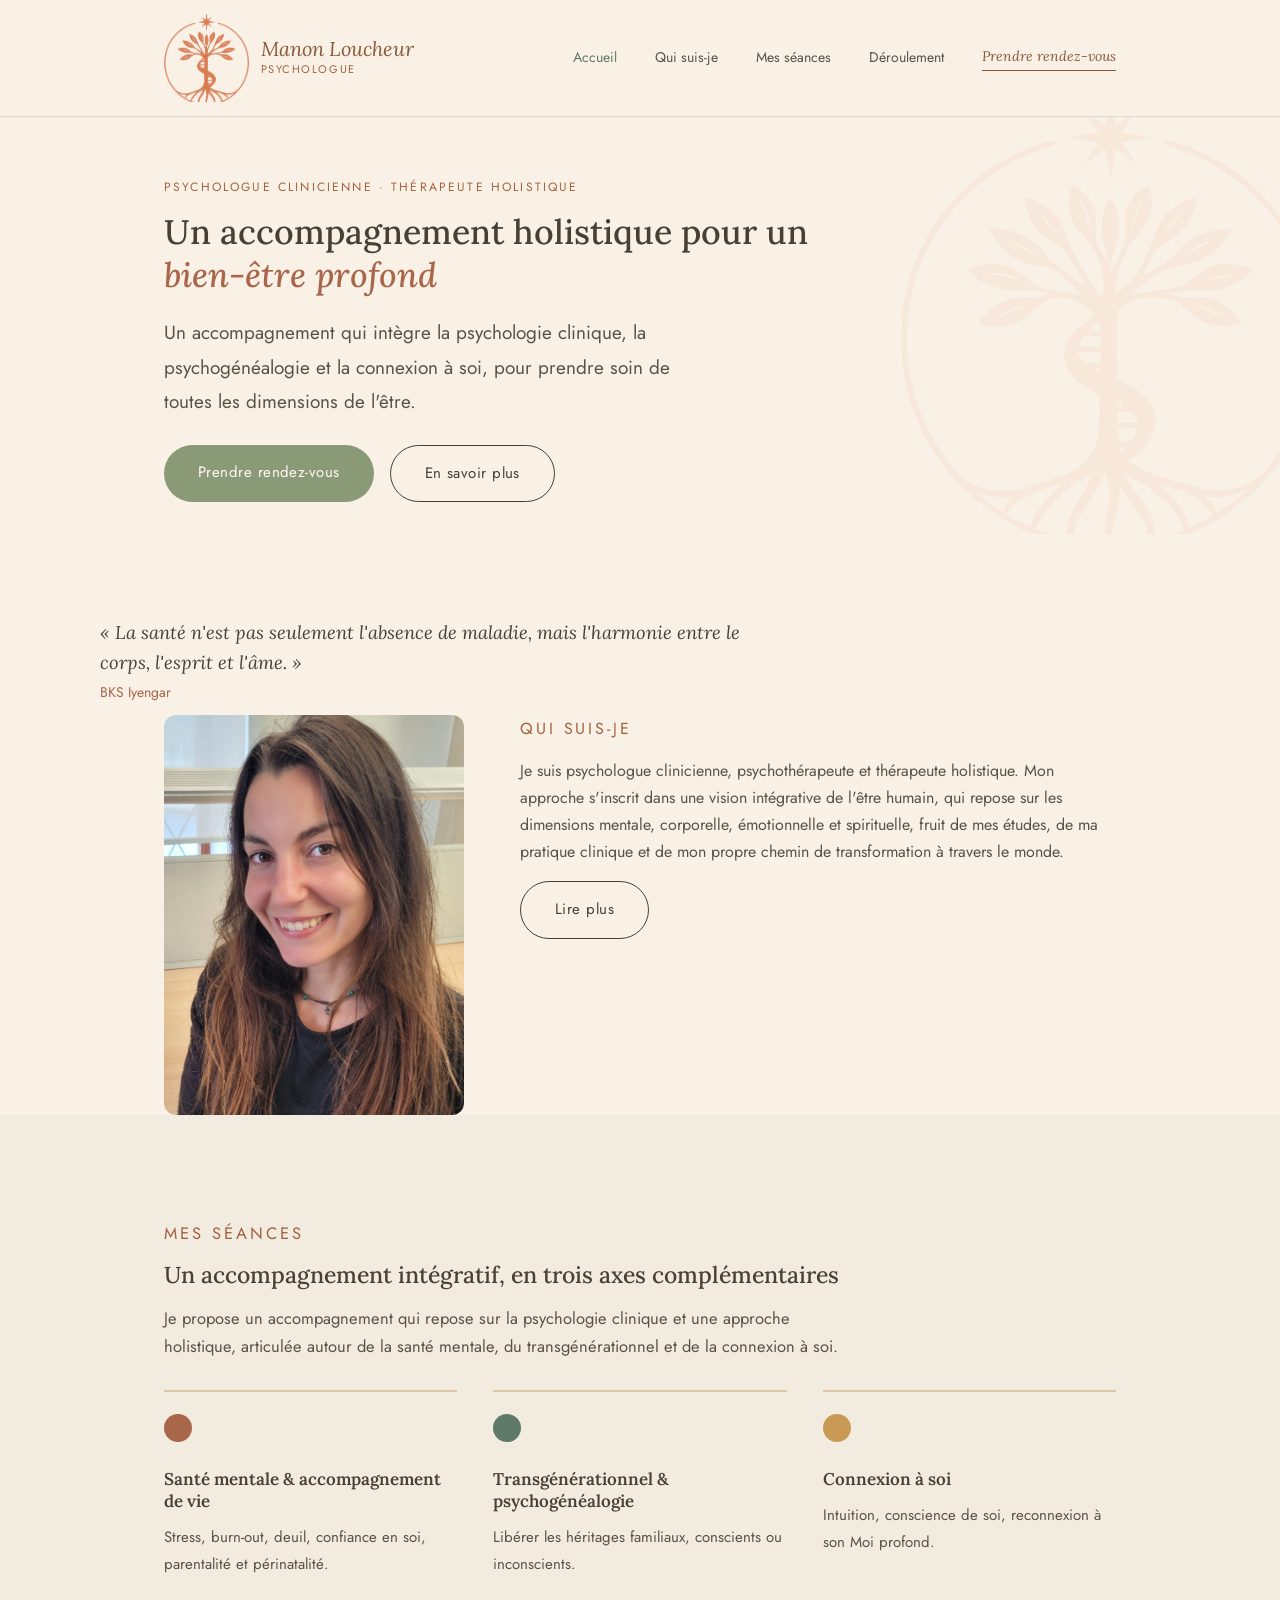
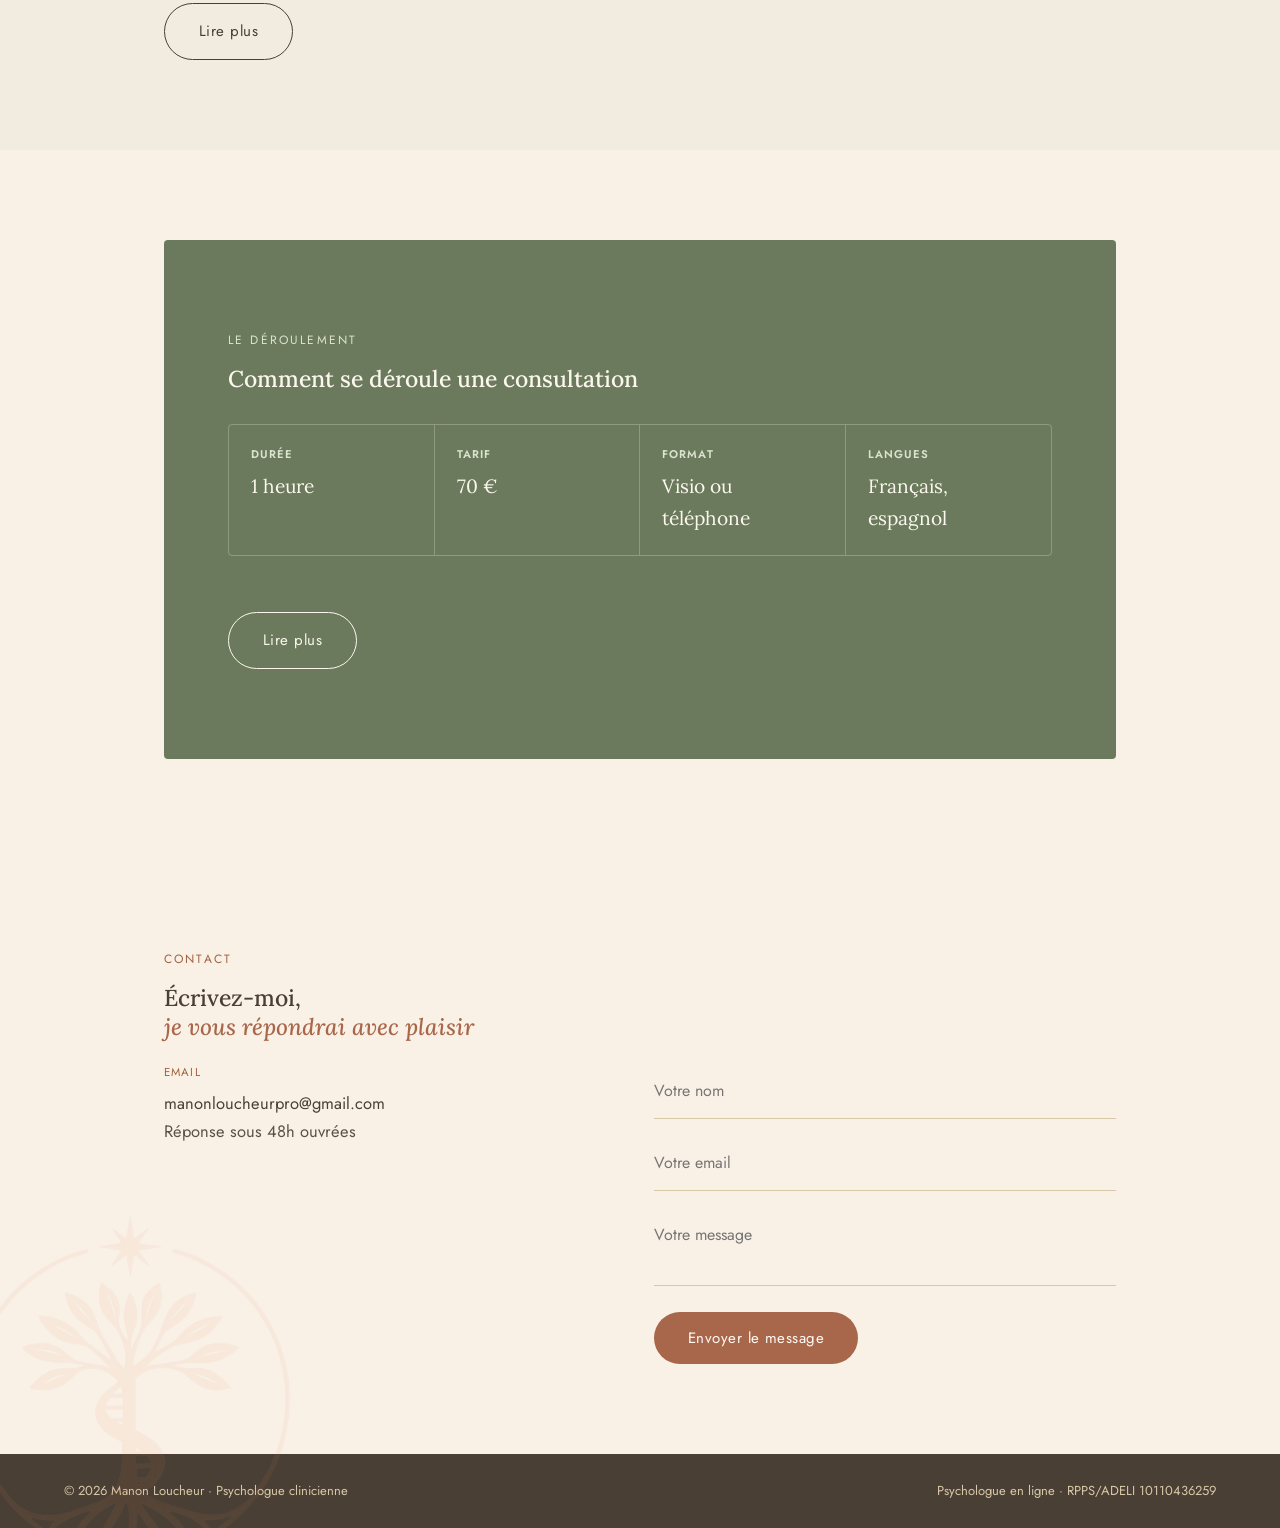
==== index.html @ 6a47a36c "Logo plus petit, filigrane sans texte, espacements index.html" ====
<!DOCTYPE html>
<html lang="fr">
<head>
<meta charset="UTF-8">
<meta name="viewport" content="width=device-width, initial-scale=1.0">
<title>Manon Loucheur — Psychologue clinicienne &amp; thérapeute holistique</title>
<meta name="description" content="Psychologue clinicienne et thérapeute holistique. Consultations en visio, en français et en espagnol.">
<link rel="stylesheet" href="styles.css">
</head>
<body>

<header class="site-header">
  <div class="nav-inner">
    <a href="index.html" class="brand-block">
      <img src="logo-icon.png" alt="Logo Manon Loucheur">
      <div>
        <div class="brand-name">Manon Loucheur</div>
        <div class="brand-title">Psychologue</div>
      </div>
    </a>
    <button class="menu-toggle" aria-expanded="false" aria-controls="nav-links">Menu</button>
    <nav class="links" id="nav-links">
      <a href="index.html" class="current">Accueil</a>
      <a href="qui-suis-je.html">Qui suis-je</a>
      <a href="mes-seances.html">Mes séances</a>
      <a href="deroulement.html">Déroulement</a>
      <a href="index.html#contact" class="nav-cta">Prendre rendez-vous</a>
    </nav>
  </div>
</header>

<main>
  <section class="hero">
    <img src="logo-icon.png" alt="" class="watermark">
    <div class="wrap">
      <p class="section-label">Psychologue clinicienne · Thérapeute holistique</p>
      <h1>Un accompagnement holistique pour un <em>bien-être profond</em></h1>
      <p class="lede">Un accompagnement qui intègre la psychologie clinique, la psychogénéalogie et la connexion à soi, pour prendre soin de toutes les dimensions de l'être.</p>
      <div class="btn-row">
        <a href="index.html#contact" class="btn btn-primary">Prendre rendez-vous</a>
        <a href="qui-suis-je.html" class="btn btn-secondary">En savoir plus</a>
      </div>
    </div>
  </section>

  <div class="quote-block wrap">
    <blockquote>« La santé n'est pas seulement l'absence de maladie, mais l'harmonie entre le corps, l'esprit et l'âme. »</blockquote>
    <cite>BKS Iyengar</cite>
  </div>
    <div class="wrap">
      <div class="bio-grid">
        <img src="photo-manon.jpg" alt="Manon Loucheur" class="bio-photo">
        <div class="prose">
          <p class="section-label">Qui suis-je</p>
          <p>Je suis psychologue clinicienne, psychothérapeute et thérapeute holistique. Mon approche s'inscrit dans une vision intégrative de l'être humain, qui repose sur les dimensions mentale, corporelle, émotionnelle et spirituelle, fruit de mes études, de ma pratique clinique et de mon propre chemin de transformation à travers le monde.</p>
          <a href="qui-suis-je.html" class="btn btn-secondary">Lire plus</a>
        </div>
      </div>
    </div>
  </section>

  <section class="alt">
    <div class="wrap">
      <div class="section-head">
        <p class="section-label">Mes séances</p>
        <h2>Un accompagnement intégratif, en trois axes complémentaires</h2>
        <p>Je propose un accompagnement qui repose sur la psychologie clinique et une approche holistique, articulée autour de la santé mentale, du transgénérationnel et de la connexion à soi.</p>
      </div>
      <div class="card-grid">
        <div class="card">
          <div class="dot c1"></div>
          <h3>Santé mentale &amp; accompagnement de vie</h3>
          <p>Stress, burn-out, deuil, confiance en soi, parentalité et périnatalité.</p>
        </div>
        <div class="card">
          <div class="dot c2"></div>
          <h3>Transgénérationnel &amp; psychogénéalogie</h3>
          <p>Libérer les héritages familiaux, conscients ou inconscients.</p>
        </div>
        <div class="card">
          <div class="dot c3"></div>
          <h3>Connexion à soi</h3>
          <p>Intuition, conscience de soi, reconnexion à son Moi profond.</p>
        </div>
      </div>
      <div class="btn-row">
        <a href="mes-seances.html" class="btn btn-secondary">Lire plus</a>
      </div>
    </div>
  </section>

  <section>
    <div class="wrap">
      <div class="derou-block">
        <p class="section-label">Le déroulement</p>
        <h2>Comment se déroule une consultation</h2>
        <div class="fact-strip" style="background:transparent; border-color:rgba(251,247,238,0.25); margin-top:30px;">
          <div class="fact" style="border-color:rgba(251,247,238,0.25);"><div class="label" style="color:var(--sage-pale);">Durée</div><div class="value" style="color:var(--cream-strong);">1 heure</div></div>
          <div class="fact" style="border-color:rgba(251,247,238,0.25);"><div class="label" style="color:var(--sage-pale);">Tarif</div><div class="value" style="color:var(--cream-strong);">70 €</div></div>
          <div class="fact" style="border-color:rgba(251,247,238,0.25);"><div class="label" style="color:var(--sage-pale);">Format</div><div class="value" style="color:var(--cream-strong);">Visio ou téléphone</div></div>
          <div class="fact" style="border-color:rgba(251,247,238,0.25);"><div class="label" style="color:var(--sage-pale);">Langues</div><div class="value" style="color:var(--cream-strong);">Français, espagnol</div></div>
        </div>
        <a href="deroulement.html" class="btn btn-secondary" style="border-color:var(--cream-strong); color:var(--cream-strong); margin-top:26px;">Lire plus</a>
      </div>
    </div>
  </section>
</main>

<footer class="site-footer" id="contact">
  <img src="logo-icon.png" alt="" class="watermark">
  <div class="wrap">
    <p class="section-label">Contact</p>
    <h2>Écrivez-moi,<br><em>je vous répondrai avec plaisir</em></h2>
    <div class="contact-grid">
      <div class="contact-info">
        <div class="label">Email</div>
        <p><a href="mailto:manonloucheurpro@gmail.com">manonloucheurpro@gmail.com</a><br>Réponse sous 48h ouvrées</p>
      </div>
      <div>
        <div id="form-success" class="form-success" style="display:none;">Merci, votre message a bien été envoyé — je vous réponds sous 48h ouvrées.</div>
        <form class="contact-form" name="contact" method="POST" data-netlify="true" netlify-honeypot="bot-field" id="contact-form">
          <input type="hidden" name="form-name" value="contact" />
          <p class="hidden"><label>Ne pas remplir : <input name="bot-field" /></label></p>
          <input type="text" id="name" name="name" placeholder="Votre nom" required>
          <input type="email" id="email" name="email" placeholder="Votre email" required>
          <textarea id="message" name="message" placeholder="Votre message" required></textarea>
          <button type="submit" class="btn">Envoyer le message</button>
        </form>
      </div>
    </div>
  </div>
  <div class="copyright-bar"><span>© 2026 Manon Loucheur · Psychologue clinicienne</span><span>Psychologue en ligne · RPPS/ADELI 10110436259</span></div>
</footer>

<script>
document.querySelector('.menu-toggle').addEventListener('click', function () {
  var nav = document.getElementById('nav-links');
  var open = nav.classList.toggle('open');
  this.setAttribute('aria-expanded', open);
});
var form = document.getElementById('contact-form');
if (form) {
  form.addEventListener('submit', function (e) {
    e.preventDefault();
    fetch('/', { method: 'POST', body: new URLSearchParams(new FormData(form)).toString(), headers: { 'Content-Type': 'application/x-www-form-urlencoded' } })
      .then(function () { document.getElementById('form-success').style.display = 'block'; form.reset(); })
      .catch(function () { alert("Une erreur est survenue. Vous pouvez aussi écrire directement à manonloucheurpro@gmail.com"); });
  });
}
</script>
</body>
</html>
---- styles.css ----
@import url('https://fonts.googleapis.com/css2?family=Lora:ital,wght@0,400;0,500;0,600;1,400;1,500&family=Jost:wght@300;400;500;600&display=swap');

:root {
  --bg: #FAF1E6;
  --bg-alt: #F2ECE0;
  --derou-bg: #6B7A5C;
  --panel: #FFFAF5;
  --ink: #4A3F34;
  --ink-strong: #2A1215;
  --ink-soft: #5C5148;
  --rose: #A8664A;
  --rose-deep: #8A5A3A;
  --label: #A3623F;
  --sage: #5F7A68;
  --sage-light: #8A9A76;
  --sage-pale: #DBE3CF;
  --cream-strong: #FBF7EE;
  --border-tan: #D8C8A8;
  --line: rgba(74, 63, 52, 0.14);
}

* { box-sizing: border-box; }
html { scroll-behavior: smooth; }

body {
  margin: 0;
  background: var(--bg);
  color: var(--ink-soft);
  font-family: 'Jost', sans-serif;
  font-size: 16.5px;
  line-height: 1.7;
  -webkit-font-smoothing: antialiased;
}

h1, h2, h3 { font-family: 'Lora', serif; font-weight: 500; color: var(--ink); margin: 0; line-height: 1.25; }
h1 { font-size: clamp(24px, 3.4vw, 34px); line-height: 1.25; font-weight: 500; }
h2 { font-size: clamp(19px, 2.4vw, 23px); font-weight: 500; }
h3 { font-size: 17px; font-weight: 600; }

p { margin: 0 0 1em; color: var(--ink-soft); }
a { color: inherit; text-decoration: none; }
a:hover { color: var(--sage); }

.wrap { max-width: 1080px; margin: 0 auto; padding: 0 clamp(20px,6vw,64px); }

.section-label {
  font-family: 'Jost', sans-serif;
  font-size: 12px;
  letter-spacing: .18em;
  text-transform: uppercase;
  color: var(--label);
  margin: 0 0 14px 0;
}

.breath-line { display:none; }

header.site-header { background: var(--bg); border-bottom: 1px solid var(--line); }
.nav-inner {
  max-width: 1080px; margin: 0 auto; padding: 22px clamp(20px,6vw,64px);
  display: flex; align-items: center; justify-content: space-between; flex-wrap: wrap; row-gap: 14px;
}
.brand-block { display: flex; align-items: center; gap: 12px; text-decoration:none; }
.brand-block img { height: 88px; width: auto; display: block; }
.brand-name { font-family: 'Lora', serif; font-style: italic; font-size: 26px; color: var(--rose-deep); line-height: 1.15; }
.brand-title { font-family: 'Jost', sans-serif; font-size: 13px; letter-spacing: .14em; text-transform: uppercase; color: var(--label); }
.nav-inner { padding-top: 14px; padding-bottom: 14px; }
.brand-name { font-family: 'Lora', serif; font-style: italic; font-size: 20px; color: var(--rose-deep); line-height: 1.15; }
.brand-title { font-family: 'Jost', sans-serif; font-size: 11px; letter-spacing: .14em; text-transform: uppercase; color: var(--label); }

nav.links { display: flex; gap: clamp(16px,3vw,38px); align-items: center; flex-wrap: wrap; font-size: 14px; color: var(--ink-soft); }
nav.links a.current { color: var(--sage); }
.nav-cta { font-family: 'Lora', serif; font-style: italic; color: var(--rose-deep) !important; border-bottom: 1.5px solid var(--rose-deep); padding-bottom: 2px; }

.menu-toggle { display: none; background: none; border: 1px solid var(--line); border-radius: 4px; padding: 8px 10px; font-family: 'Jost', sans-serif; font-size: 0.85rem; color: var(--ink); }

.btn { display: inline-block; padding: 15px 34px; border-radius: 30px; font-family: 'Jost', sans-serif; font-size: 15px; letter-spacing: .03em; cursor: pointer; border: none; }
.btn-primary { background: var(--sage-light); color: var(--panel); }
.btn-primary:hover { background: var(--sage); color: var(--panel); }
.btn-secondary { background: transparent; color: var(--ink); border: 1.5px solid var(--ink); }
.btn-secondary:hover { background: rgba(74,63,52,0.06); color: var(--ink); }
.btn-row { display: flex; gap: 16px; flex-wrap: wrap; margin-top: 26px; }
.text-link { font-size: 14px; color: var(--ink); border-bottom: 1px solid var(--line); padding-bottom: 1px; }

.hero { padding: 60px 0 76px; position: relative; overflow: hidden; }
.watermark { position: absolute; opacity: 0.08; pointer-events: none; z-index: 0; }
.hero .watermark { top: -20px; right: -40px; width: min(420px, 55vw); }
.hero .wrap, footer.site-footer .wrap { position: relative; z-index: 1; }
footer.site-footer .watermark { bottom: -20px; left: -30px; width: min(320px, 45vw); }
.hero h1 { max-width: 780px; margin-top: 10px; }
.hero h1 em { font-style: italic; color: var(--rose); }
.hero .lede { max-width: 46ch; font-size: 19px; line-height: 1.8; color: var(--ink-soft); margin-top: 20px; }

.hero-quote { font-family: 'Lora', serif; font-style: italic; font-size: 20px; line-height: 1.6; color: #8A6A4F; max-width: 620px; margin: 10px 0 34px 0; text-align: left; }
.hero-quote cite { font-size: 14px; color: var(--rose); font-style: normal; }

.quote-block { padding: 40px 0 10px; text-align: left; }
.quote-block blockquote { font-family: 'Lora', serif; font-style: italic; font-weight: 400; font-size: 1.15rem; color: var(--ink); margin: 0; max-width: 640px; line-height: 1.6; }
.quote-block cite { font-style: normal; color: var(--rose); font-size: 14px; }

section { padding: 90px 0; }
section.alt { background: var(--bg-alt); }
.section-head { max-width: 680px; margin-bottom: 30px; }
.section-head p { margin-top: 14px; font-size: 16.5px; }

.bio-grid { display: grid; grid-template-columns: 300px 1fr; gap: 56px; align-items: start; }
.bio-photo { width: 100%; aspect-ratio: 3/4; object-fit: cover; border-radius: 12px; }
@media (max-width: 640px) { .bio-grid { grid-template-columns: 1fr; } .bio-photo { max-width: 280px; margin: 0 auto; } }

.card-grid { display: flex; flex-wrap: wrap; gap: 36px; margin-bottom: 10px; }
.card { flex: 1 1 260px; border-top: 2px solid var(--border-tan); padding-top: 22px; }
.card .dot { width: 28px; height: 28px; border-radius: 50%; margin-bottom: 26px; }
.card .dot.c1 { background: var(--rose); }
.card .dot.c2 { background: var(--sage); }
.card .dot.c3 { background: #C99A55; }
.card h3 { margin-bottom: 12px; line-height: 1.3; }
.card p { font-size: 15px; line-height: 1.75; margin: 0; }

ul.plain { list-style: none; margin: 0; padding: 0; }
ul.plain li { position: relative; padding-left: 22px; margin-bottom: 12px; color: var(--ink-soft); }
ul.plain li::before { content: ""; position: absolute; left: 0; top: 0.6em; width: 6px; height: 6px; border-radius: 50%; background: var(--rose); }

.two-col { display: grid; grid-template-columns: 1fr 1fr; gap: 40px 48px; }
.two-col h3 { color: var(--ink); margin-bottom: 14px; border-bottom: 1px solid var(--line); padding-bottom: 10px; }

.fact-strip { display: flex; flex-wrap: wrap; border: 1px solid var(--line); border-radius: 4px; overflow: hidden; background: var(--panel); margin: 30px 0; }
.fact { flex: 1 1 160px; padding: 20px 22px; border-right: 1px solid var(--line); }
.fact:last-child { border-right: none; }
.fact .label { text-transform: uppercase; font-size: 0.7rem; letter-spacing: 0.1em; color: var(--label); font-weight: 600; }
.fact .value { font-family: 'Lora', serif; font-size: 1.2rem; color: var(--ink); margin-top: 6px; }

.prose { max-width: 680px; }
.prose h3 { margin-top: 36px; margin-bottom: 12px; color: var(--ink); }
.prose p { font-size: 16px; }
.signature { font-family: 'Lora', serif; font-style: italic; font-size: 1.1rem; color: var(--rose-deep); margin-top: 30px; }

.cta-banner h2 { color: var(--ink); }
.cta-banner p { margin-top: 10px; }

.derou-block { background: var(--derou-bg); padding: 90px clamp(20px,6vw,64px); border-radius: 4px; }
.derou-block .section-label { color: var(--sage-pale); }
.derou-block h2 { color: var(--cream-strong); }

footer.site-footer { background: var(--bg); color: var(--ink-soft); padding: 100px 0 0; position: relative; overflow: hidden; }
footer.site-footer h2 { color: var(--ink); }
footer.site-footer h2 em { font-style: italic; color: var(--rose); }
.contact-grid { display: grid; grid-template-columns: 1fr 1.1fr; gap: 70px; margin-top: 22px; position: relative; z-index: 1; }
.contact-info a { color: var(--ink); }
.contact-info .label { text-transform: uppercase; font-size: 0.72rem; letter-spacing: 0.1em; color: var(--label); margin-bottom: 6px; }
.contact-info p { color: var(--ink-soft); }

form.contact-form { display: flex; flex-direction: column; gap: 16px; }
form.contact-form label { display:none; }
form.contact-form input, form.contact-form textarea {
  width: 100%; background: transparent; border: none; border-bottom: 1.5px solid var(--border-tan);
  padding: 16px 0; font-family: 'Jost', sans-serif; font-size: 16px; color: var(--ink);
}
form.contact-form textarea { min-height: 70px; resize: none; }
form.contact-form button { align-self: flex-start; margin-top: 10px; background: var(--rose); color: var(--panel); }
.hidden { position: absolute; left: -9999px; }
.form-success { background: rgba(168,102,74,0.12); border: 1px solid var(--rose); border-radius: 4px; padding: 16px 18px; color: var(--ink); font-size: 0.92rem; margin-bottom: 18px; }

.copyright-bar { margin-top: 90px; padding: 26px clamp(20px,6vw,64px); background: var(--ink); color: var(--border-tan); font-size: 13px; display: flex; flex-wrap: wrap; gap: 8px; justify-content: space-between; }

@media (max-width: 760px) {
  .two-col { grid-template-columns: 1fr; }
  .contact-grid { grid-template-columns: 1fr; }
  nav.links { display: none; }
  nav.links.open { display: flex; flex-direction: column; width: 100%; padding: 18px 0 4px; }
  .menu-toggle { display: inline-block; }
  .fact-strip { flex-direction: column; }
  .fact { border-right: none; border-bottom: 1px solid var(--line); }
}
@media (prefers-reduced-motion: reduce) { html { scroll-behavior: auto; } }
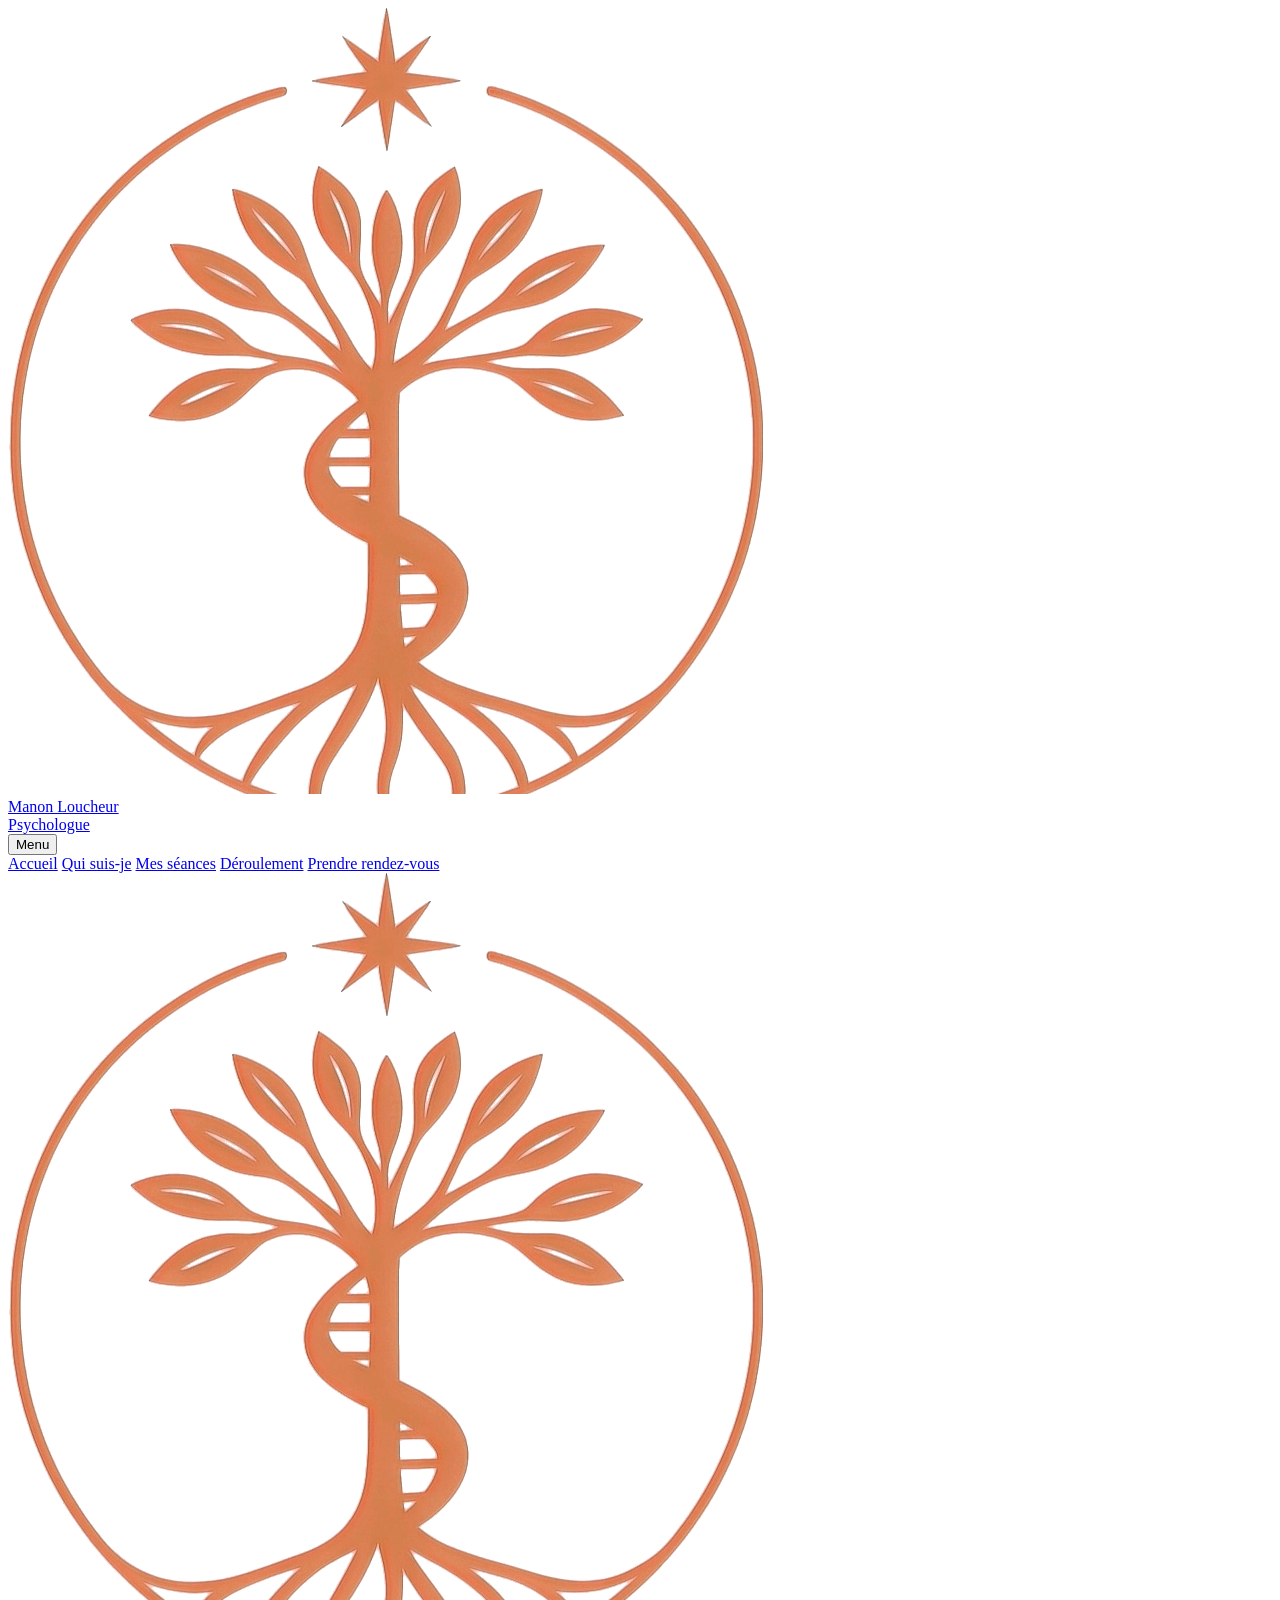
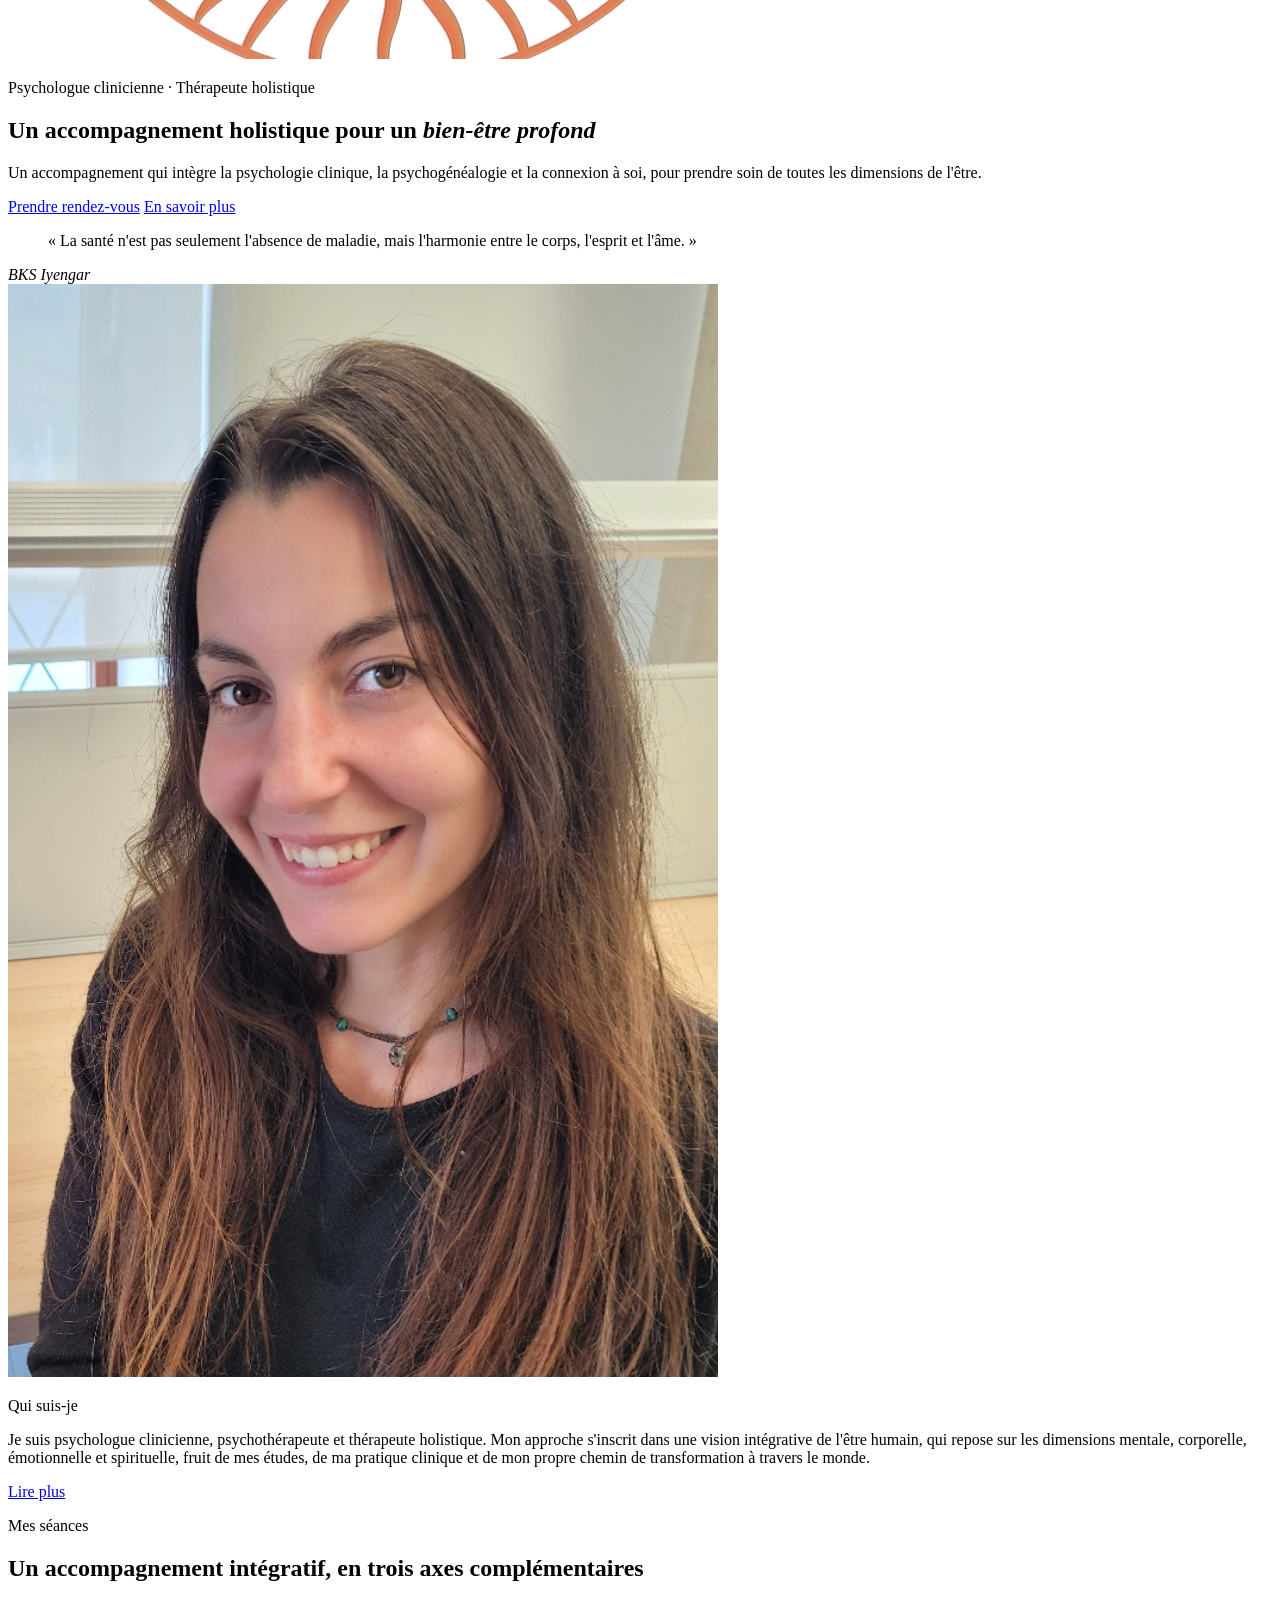
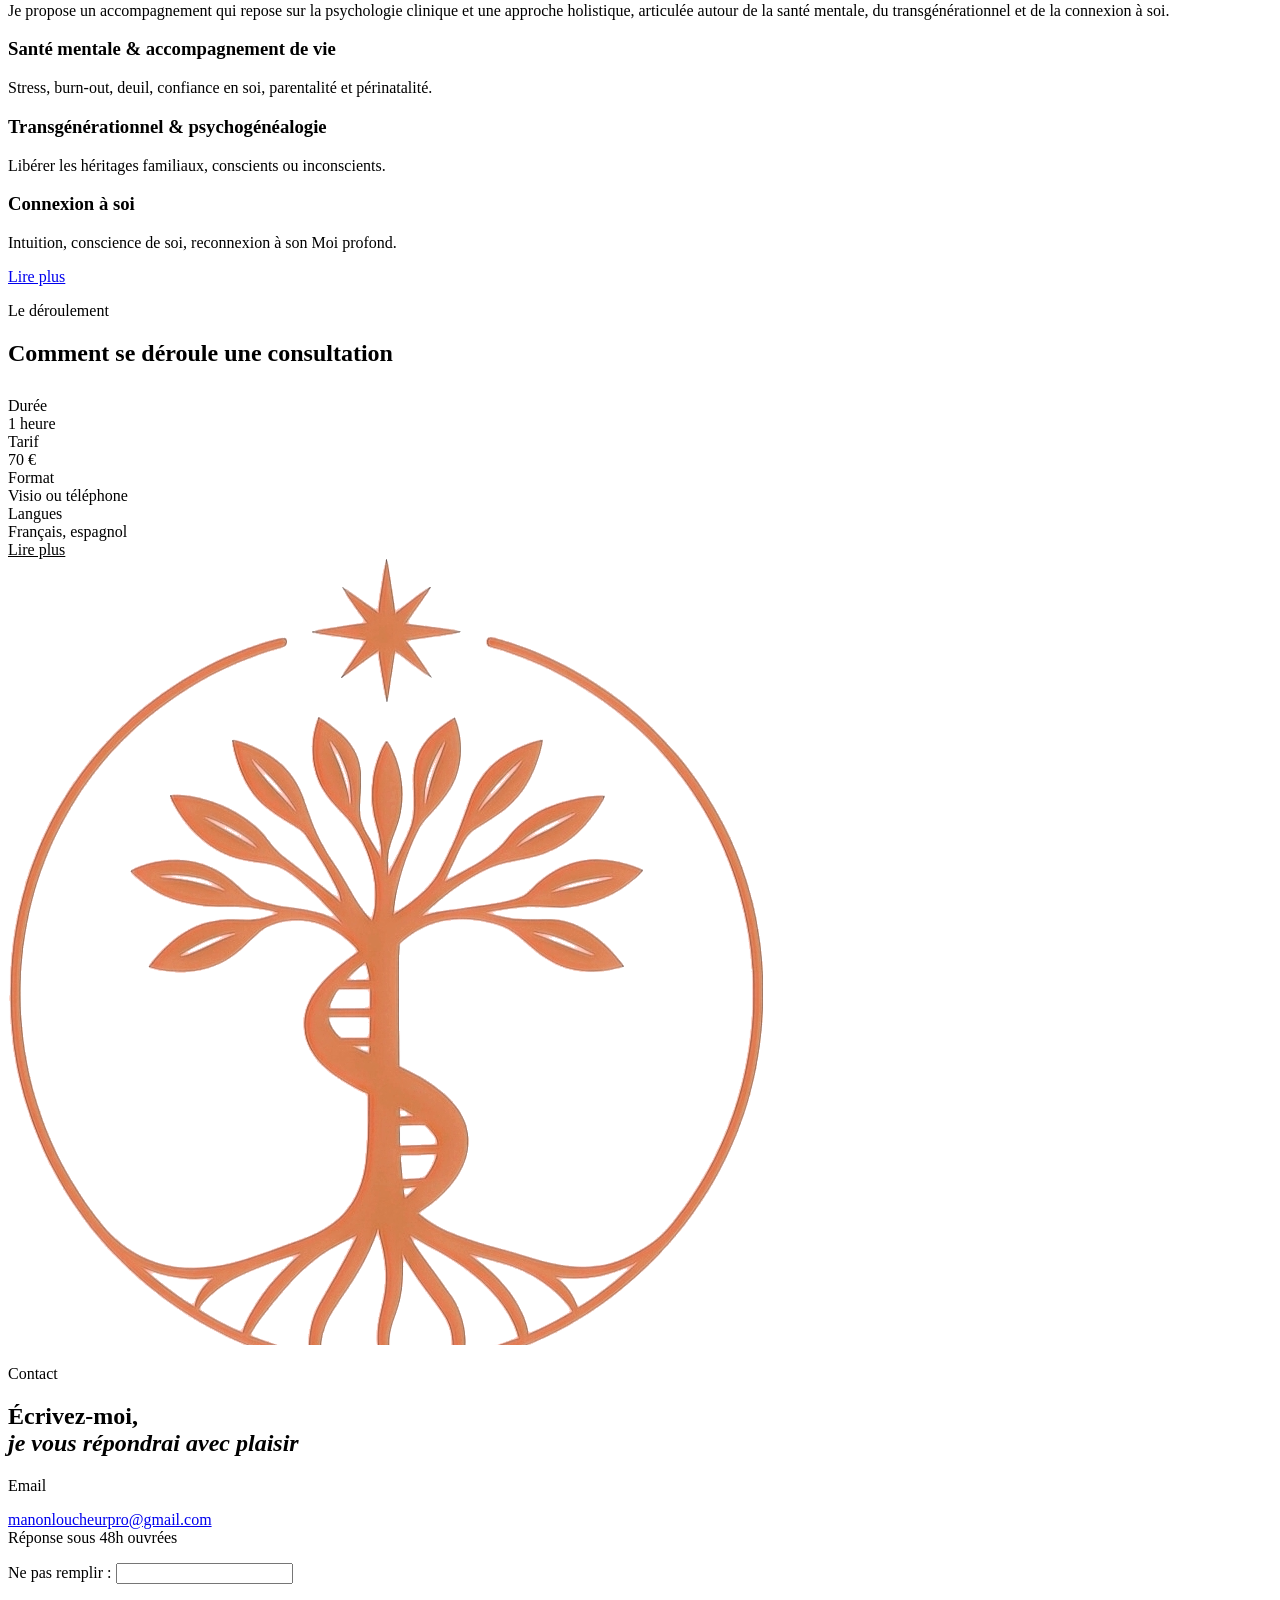
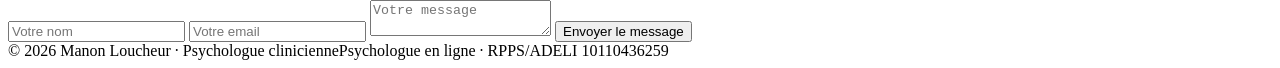
==== commit 4e58a1b9: "Nouveau fichier CSS pour forcer rechargement index.html" ====
--- a/index.html
+++ b/index.html
@@ -5,7 +5,7 @@
 <meta name="viewport" content="width=device-width, initial-scale=1.0">
 <title>Manon Loucheur — Psychologue clinicienne &amp; thérapeute holistique</title>
 <meta name="description" content="Psychologue clinicienne et thérapeute holistique. Consultations en visio, en français et en espagnol.">
-<link rel="stylesheet" href="styles.css">
+<link rel="stylesheet" href="styles-v2.css">
 </head>
 <body>
 
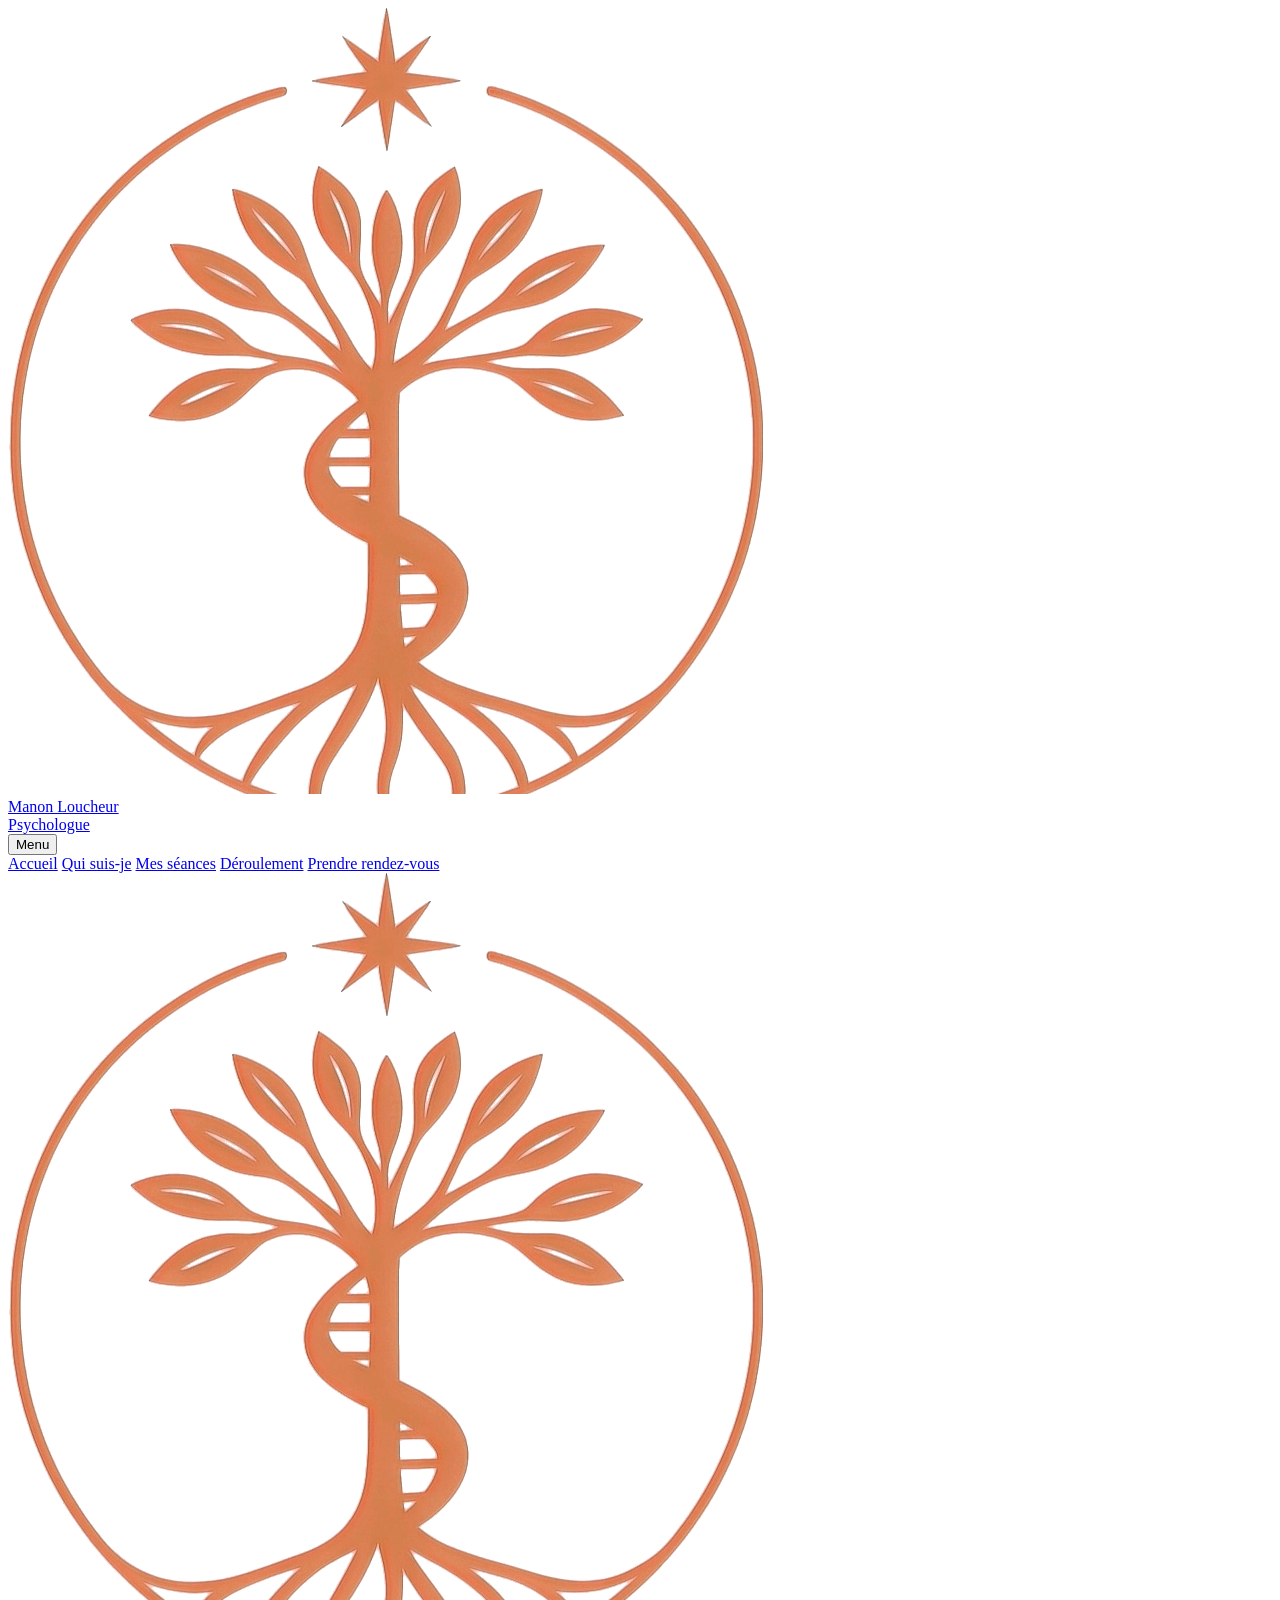
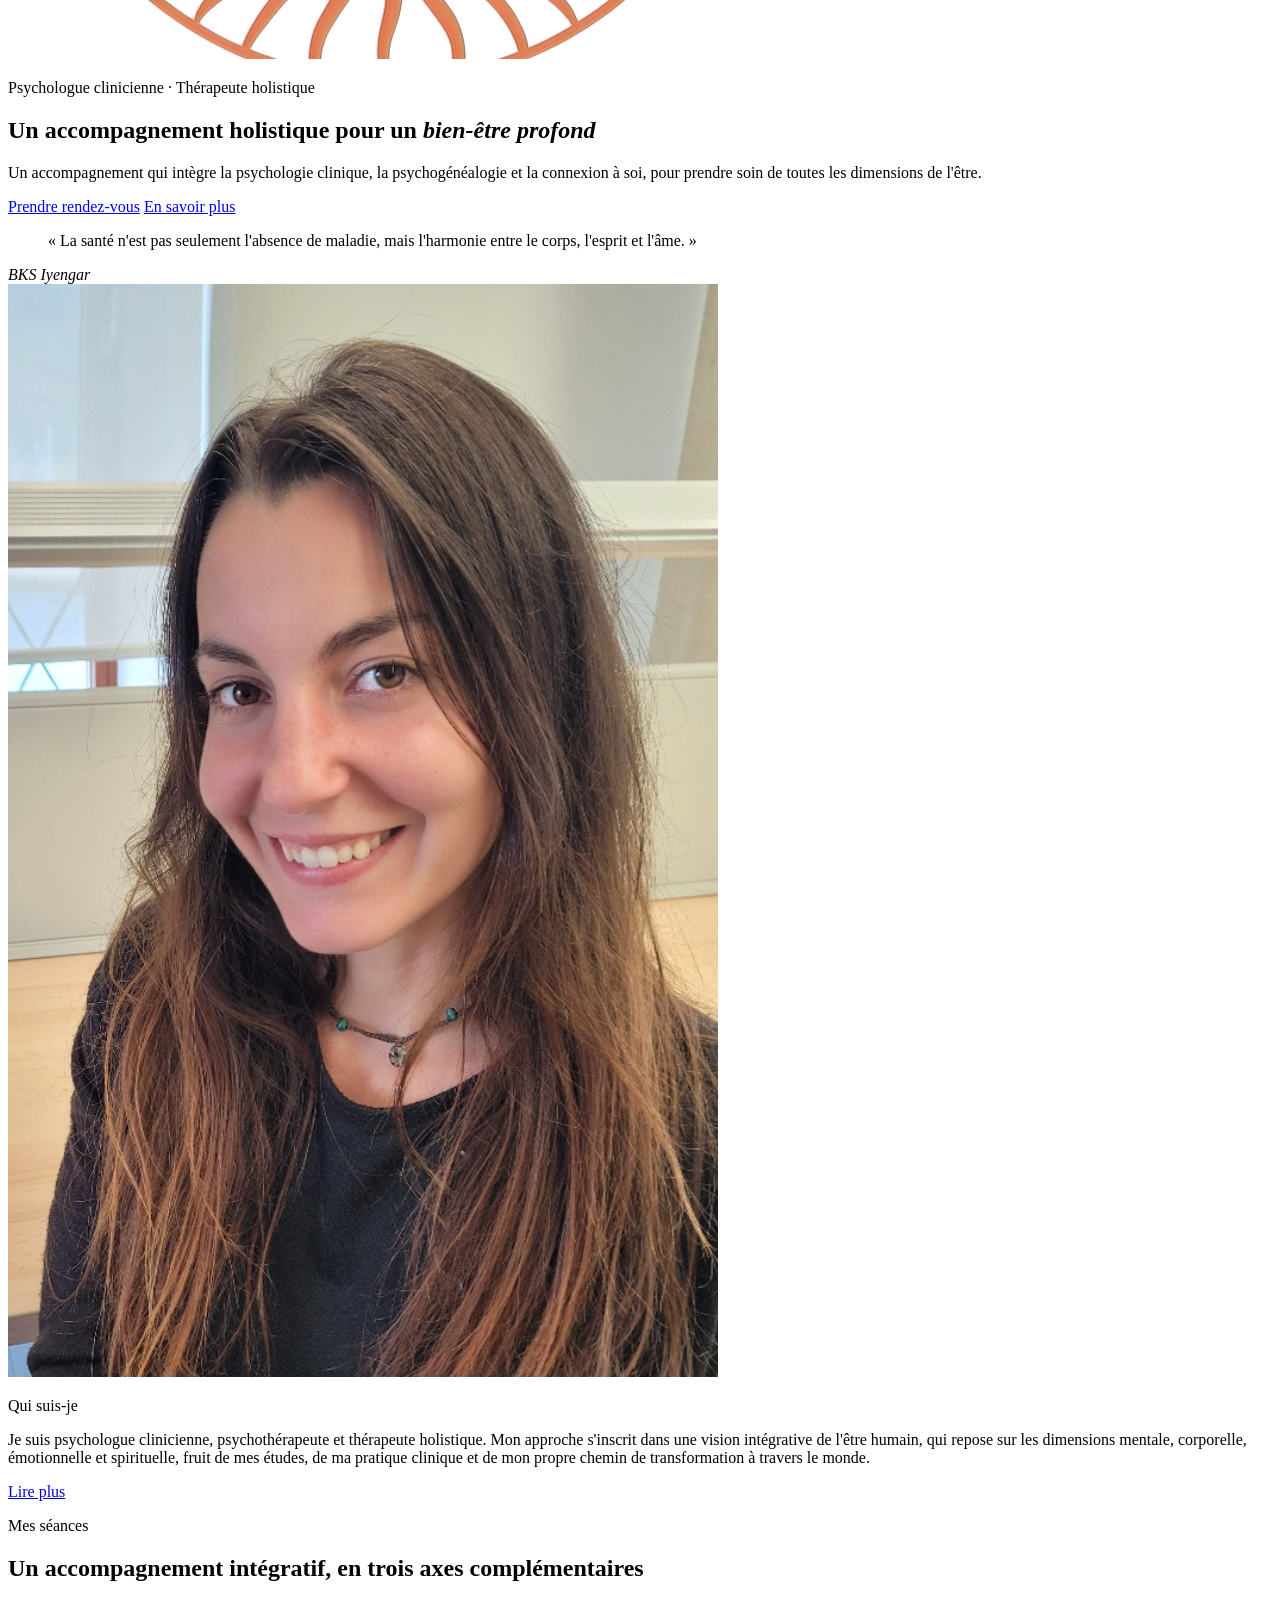
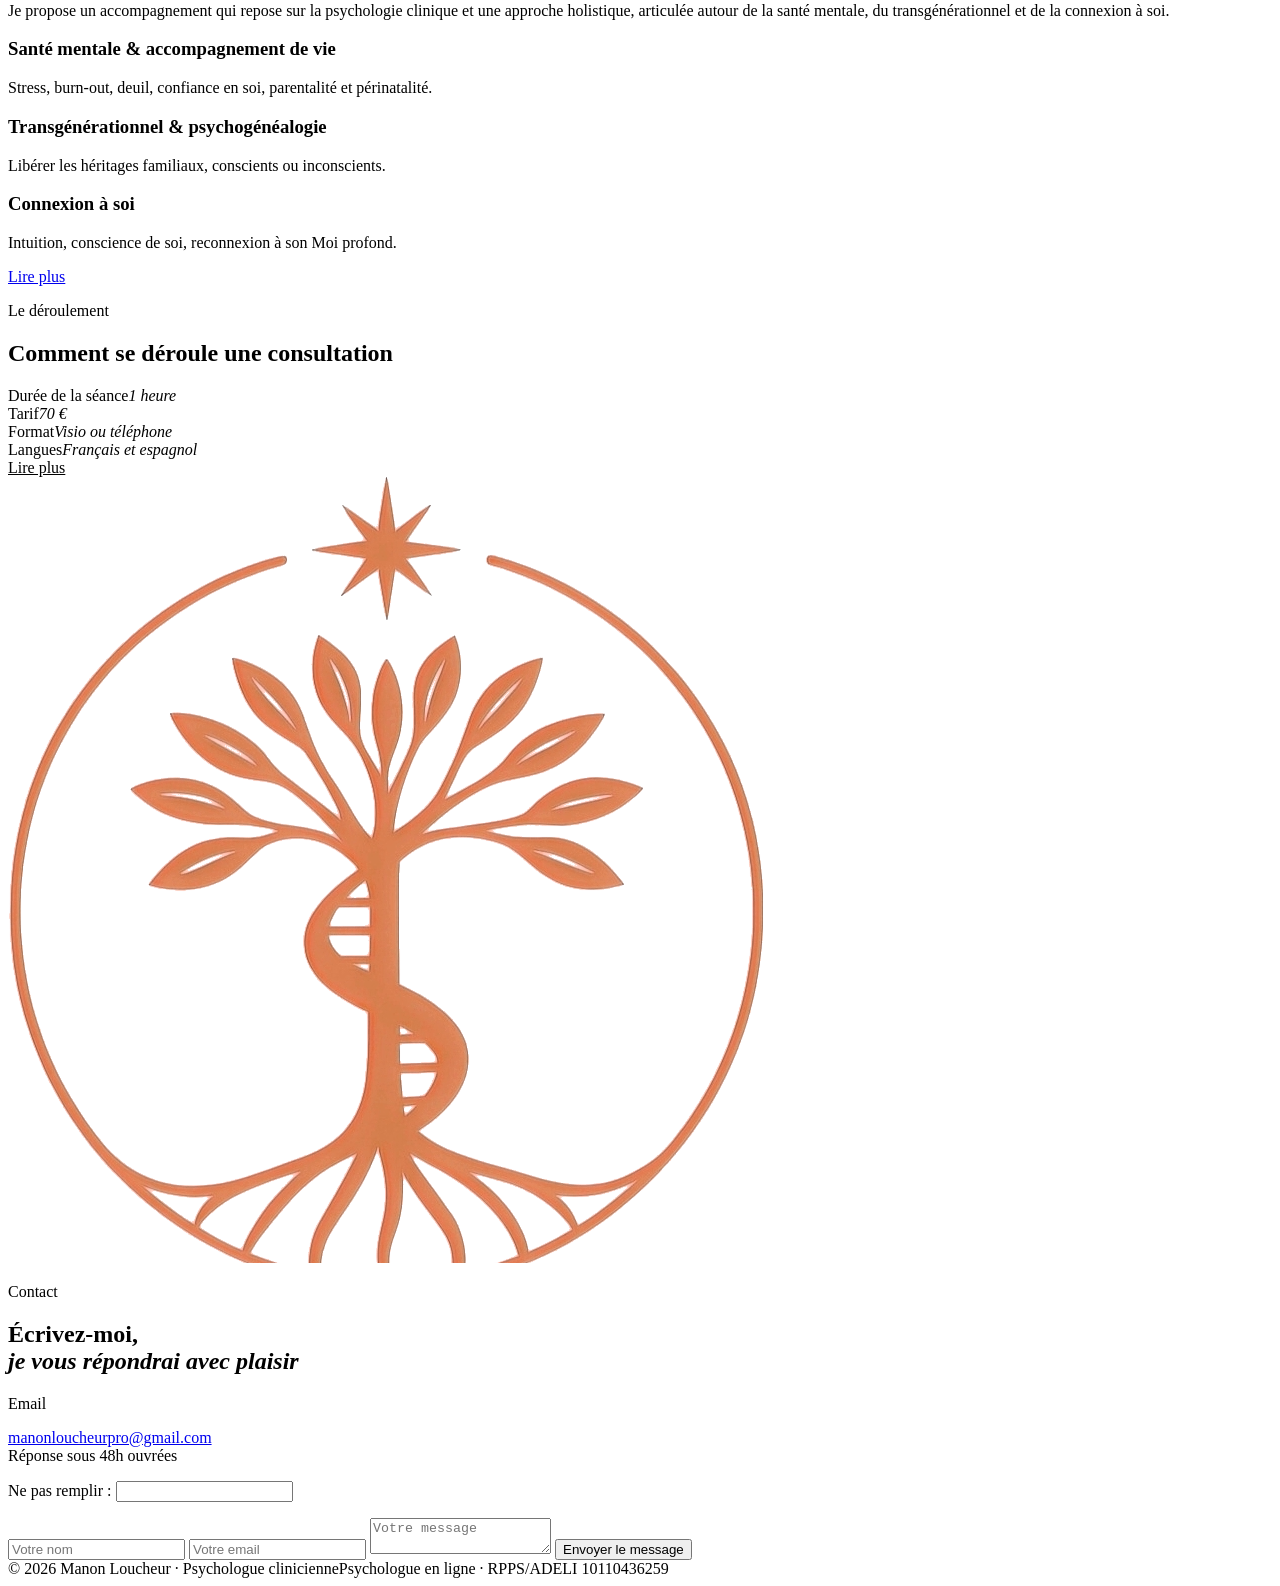
==== commit fa189a3a: "Structure encadres/cartes du nouveau design index.html" ====
--- a/index.html
+++ b/index.html
@@ -5,7 +5,7 @@
 <meta name="viewport" content="width=device-width, initial-scale=1.0">
 <title>Manon Loucheur — Psychologue clinicienne &amp; thérapeute holistique</title>
 <meta name="description" content="Psychologue clinicienne et thérapeute holistique. Consultations en visio, en français et en espagnol.">
-<link rel="stylesheet" href="styles-v2.css">
+<link rel="stylesheet" href="styles-v6.css">
 </head>
 <body>
 
@@ -94,11 +94,11 @@
       <div class="derou-block">
         <p class="section-label">Le déroulement</p>
         <h2>Comment se déroule une consultation</h2>
-        <div class="fact-strip" style="background:transparent; border-color:rgba(251,247,238,0.25); margin-top:30px;">
-          <div class="fact" style="border-color:rgba(251,247,238,0.25);"><div class="label" style="color:var(--sage-pale);">Durée</div><div class="value" style="color:var(--cream-strong);">1 heure</div></div>
-          <div class="fact" style="border-color:rgba(251,247,238,0.25);"><div class="label" style="color:var(--sage-pale);">Tarif</div><div class="value" style="color:var(--cream-strong);">70 €</div></div>
-          <div class="fact" style="border-color:rgba(251,247,238,0.25);"><div class="label" style="color:var(--sage-pale);">Format</div><div class="value" style="color:var(--cream-strong);">Visio ou téléphone</div></div>
-          <div class="fact" style="border-color:rgba(251,247,238,0.25);"><div class="label" style="color:var(--sage-pale);">Langues</div><div class="value" style="color:var(--cream-strong);">Français, espagnol</div></div>
+        <div class="derou-rows">
+          <div class="derou-row"><span>Durée de la séance</span><em>1 heure</em></div>
+          <div class="derou-row"><span>Tarif</span><em>70 €</em></div>
+          <div class="derou-row"><span>Format</span><em>Visio ou téléphone</em></div>
+          <div class="derou-row"><span>Langues</span><em>Français et espagnol</em></div>
         </div>
         <a href="deroulement.html" class="btn btn-secondary" style="border-color:var(--cream-strong); color:var(--cream-strong); margin-top:26px;">Lire plus</a>
       </div>
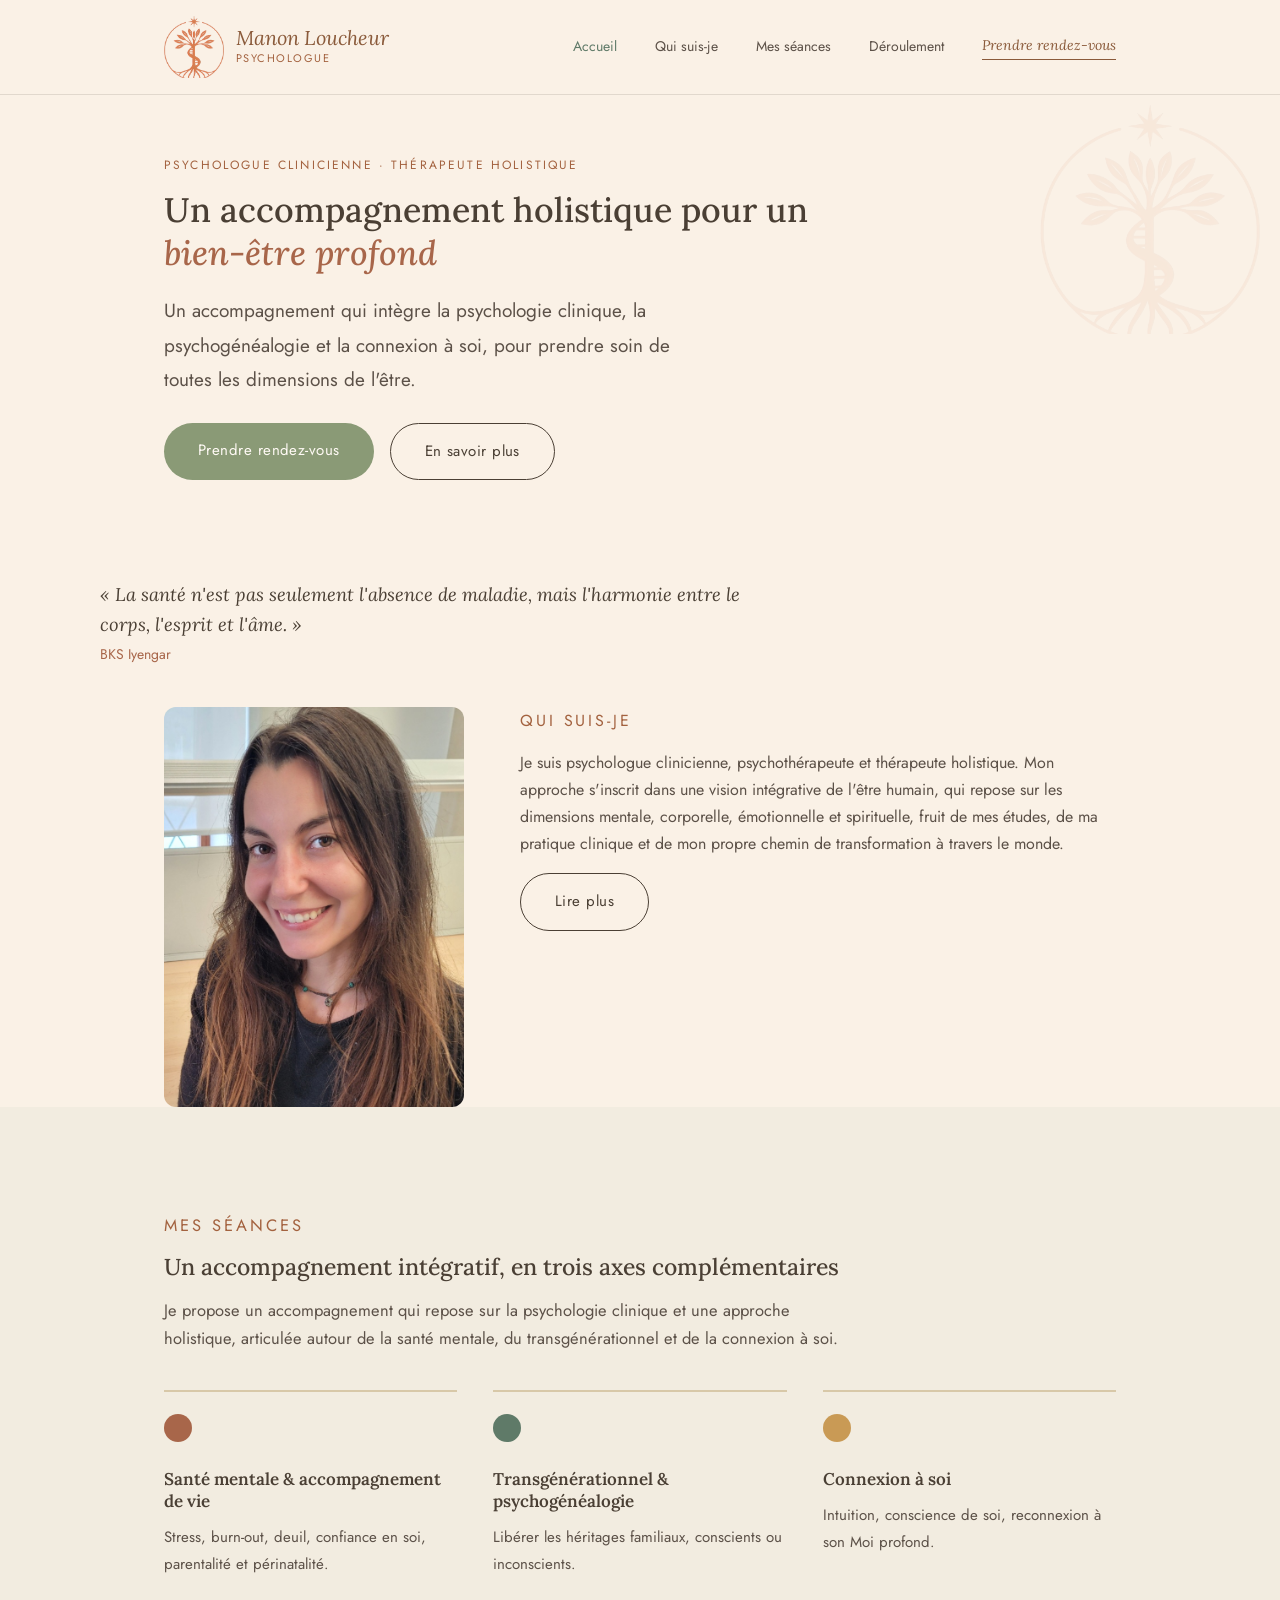
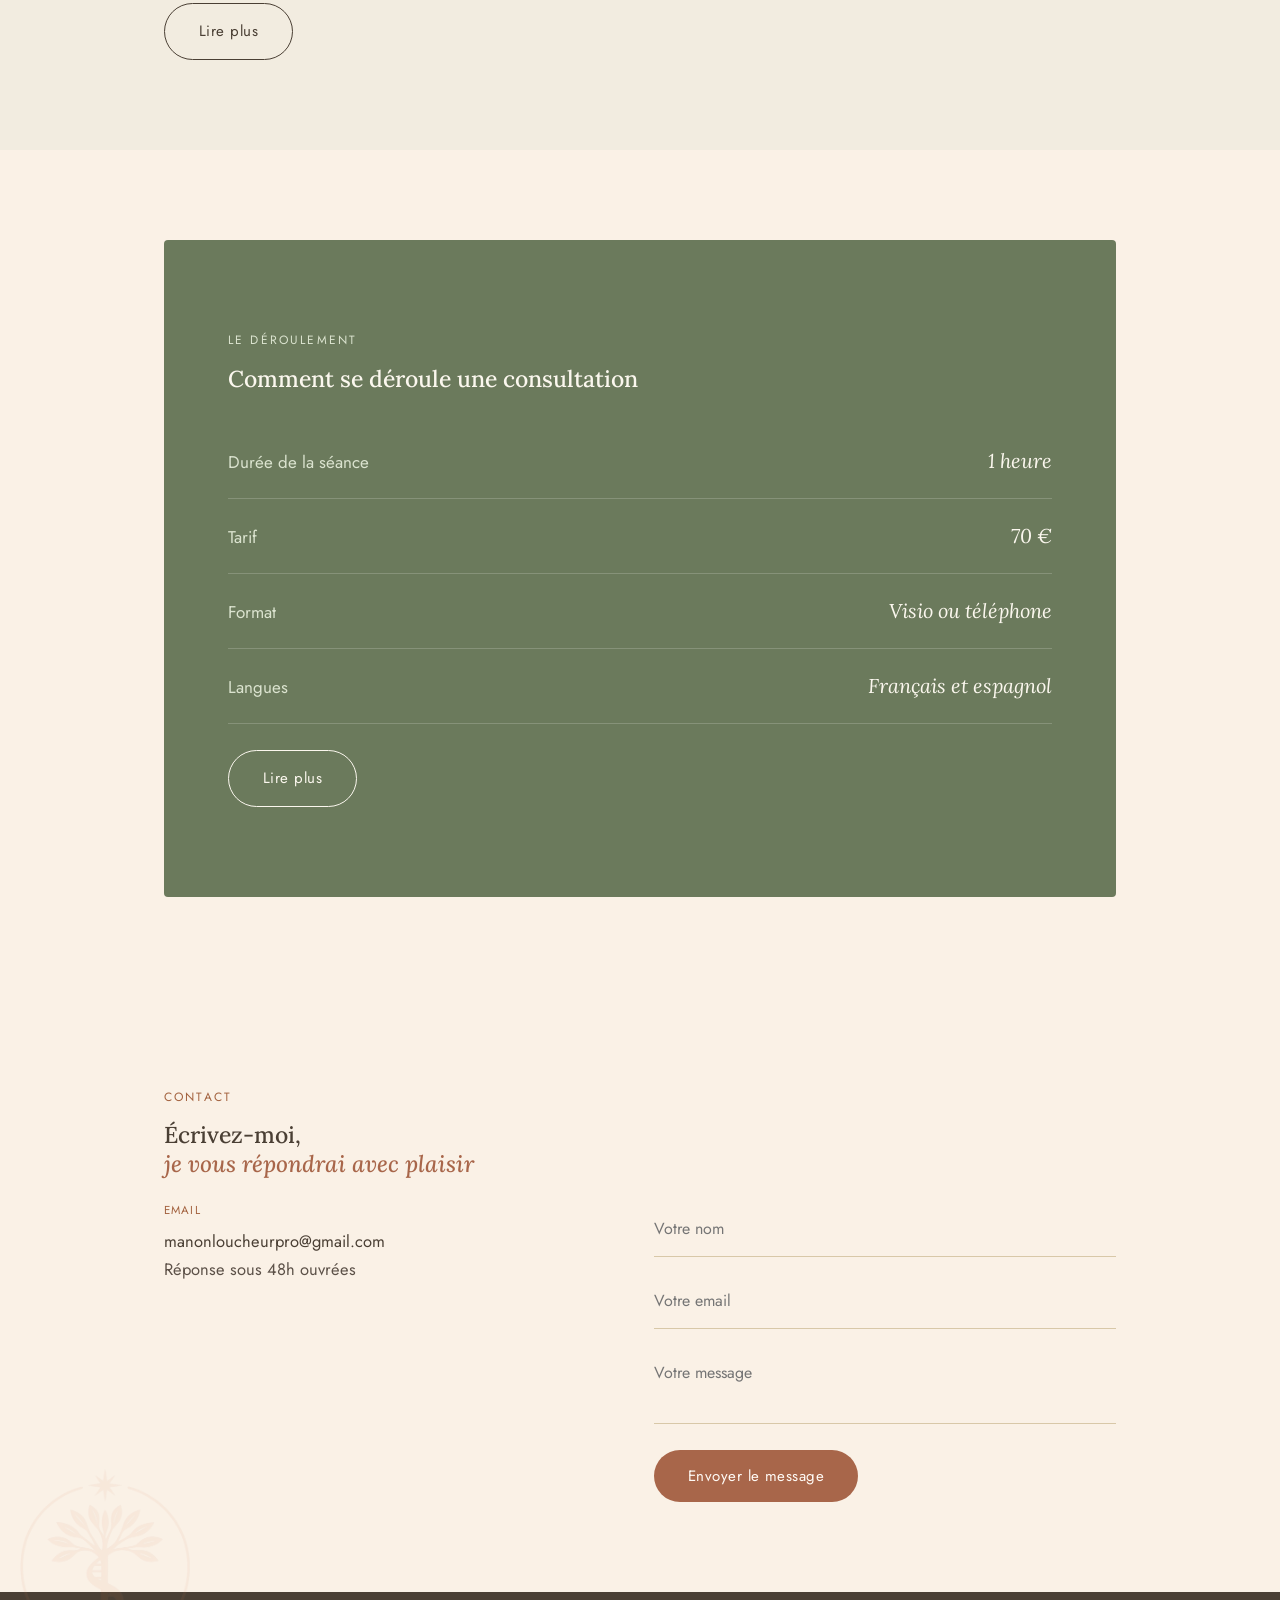
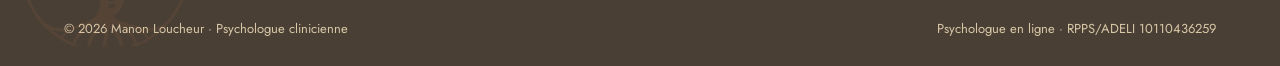
==== commit 65fbb831: "Formulaire de contact fonctionnel via FormSubmit index.html" ====
--- a/index.html
+++ b/index.html
@@ -118,9 +118,7 @@
       </div>
       <div>
         <div id="form-success" class="form-success" style="display:none;">Merci, votre message a bien été envoyé — je vous réponds sous 48h ouvrées.</div>
-        <form class="contact-form" name="contact" method="POST" data-netlify="true" netlify-honeypot="bot-field" id="contact-form">
-          <input type="hidden" name="form-name" value="contact" />
-          <p class="hidden"><label>Ne pas remplir : <input name="bot-field" /></label></p>
+        <form class="contact-form" id="contact-form">
           <input type="text" id="name" name="name" placeholder="Votre nom" required>
           <input type="email" id="email" name="email" placeholder="Votre email" required>
           <textarea id="message" name="message" placeholder="Votre message" required></textarea>
@@ -142,7 +140,18 @@
 if (form) {
   form.addEventListener('submit', function (e) {
     e.preventDefault();
-    fetch('/', { method: 'POST', body: new URLSearchParams(new FormData(form)).toString(), headers: { 'Content-Type': 'application/x-www-form-urlencoded' } })
+    var data = {
+      name: document.getElementById('name').value,
+      email: document.getElementById('email').value,
+      message: document.getElementById('message').value,
+      _subject: "Nouveau message depuis le site - " + document.getElementById('name').value
+    };
+    fetch('https://formsubmit.co/ajax/manonloucheurpro@gmail.com', {
+      method: 'POST',
+      headers: { 'Content-Type': 'application/json', 'Accept': 'application/json' },
+      body: JSON.stringify(data)
+    })
+      .then(function (res) { return res.json(); })
       .then(function () { document.getElementById('form-success').style.display = 'block'; form.reset(); })
       .catch(function () { alert("Une erreur est survenue. Vous pouvez aussi écrire directement à manonloucheurpro@gmail.com"); });
   });
--- a/styles-v6.css
+++ b/styles-v6.css
@@ -0,0 +1,184 @@
+@import url('https://fonts.googleapis.com/css2?family=Lora:ital,wght@0,400;0,500;0,600;1,400;1,500&family=Jost:wght@300;400;500;600&display=swap');
+
+:root {
+  --bg: #FAF1E6;
+  --bg-alt: #F2ECE0;
+  --derou-bg: #6B7A5C;
+  --panel: #FFFAF5;
+  --ink: #4A3F34;
+  --ink-strong: #2A1215;
+  --ink-soft: #5C5148;
+  --rose: #A8664A;
+  --rose-deep: #8A5A3A;
+  --label: #A3623F;
+  --sage: #5F7A68;
+  --sage-light: #8A9A76;
+  --sage-pale: #DBE3CF;
+  --cream-strong: #FBF7EE;
+  --border-tan: #D8C8A8;
+  --line: rgba(74, 63, 52, 0.14);
+}
+
+* { box-sizing: border-box; }
+html { scroll-behavior: smooth; }
+
+body {
+  margin: 0;
+  background: var(--bg);
+  color: var(--ink-soft);
+  font-family: 'Jost', sans-serif;
+  font-size: 16.5px;
+  line-height: 1.7;
+  -webkit-font-smoothing: antialiased;
+}
+
+h1, h2, h3 { font-family: 'Lora', serif; font-weight: 500; color: var(--ink); margin: 0; line-height: 1.25; }
+h1 { font-size: clamp(24px, 3.4vw, 34px); line-height: 1.25; font-weight: 500; }
+h2 { font-size: clamp(19px, 2.4vw, 23px); font-weight: 500; }
+h3 { font-size: 17px; font-weight: 600; }
+
+p { margin: 0 0 1em; color: var(--ink-soft); }
+a { color: inherit; text-decoration: none; }
+a:hover { color: var(--sage); }
+
+.wrap { max-width: 1080px; margin: 0 auto; padding: 0 clamp(20px,6vw,64px); }
+
+.section-label {
+  font-family: 'Jost', sans-serif;
+  font-size: 12px;
+  letter-spacing: .18em;
+  text-transform: uppercase;
+  color: var(--label);
+  margin: 0 0 14px 0;
+}
+
+.breath-line { display:none; }
+
+header.site-header { background: var(--bg); border-bottom: 1px solid var(--line); }
+.nav-inner {
+  max-width: 1080px; margin: 0 auto; padding: 22px clamp(20px,6vw,64px);
+  display: flex; align-items: center; justify-content: space-between; flex-wrap: wrap; row-gap: 14px;
+}
+.brand-block { display: flex; align-items: center; gap: 12px; text-decoration:none; }
+.brand-block img { height: 62px; width: auto; display: block; }
+.brand-name { font-family: 'Lora', serif; font-style: italic; font-size: 19px; color: var(--rose-deep); line-height: 1.15; }
+.brand-title { font-family: 'Jost', sans-serif; font-size: 10.5px; letter-spacing: .14em; text-transform: uppercase; color: var(--label); }
+.nav-inner { padding-top: 16px; padding-bottom: 16px; }
+.brand-name { font-family: 'Lora', serif; font-style: italic; font-size: 20px; color: var(--rose-deep); line-height: 1.15; }
+.brand-title { font-family: 'Jost', sans-serif; font-size: 11px; letter-spacing: .14em; text-transform: uppercase; color: var(--label); }
+
+nav.links { display: flex; gap: clamp(16px,3vw,38px); align-items: center; flex-wrap: wrap; font-size: 14px; color: var(--ink-soft); }
+nav.links a.current { color: var(--sage); }
+.nav-cta { font-family: 'Lora', serif; font-style: italic; color: var(--rose-deep) !important; border-bottom: 1.5px solid var(--rose-deep); padding-bottom: 2px; }
+
+.menu-toggle { display: none; background: none; border: 1px solid var(--line); border-radius: 4px; padding: 8px 10px; font-family: 'Jost', sans-serif; font-size: 0.85rem; color: var(--ink); }
+
+.btn { display: inline-block; padding: 15px 34px; border-radius: 30px; font-family: 'Jost', sans-serif; font-size: 15px; letter-spacing: .03em; cursor: pointer; border: none; }
+.btn-primary { background: var(--sage-light); color: var(--panel); }
+.btn-primary:hover { background: var(--sage); color: var(--panel); }
+.btn-secondary { background: transparent; color: var(--ink); border: 1.5px solid var(--ink); }
+.btn-secondary:hover { background: rgba(74,63,52,0.06); color: var(--ink); }
+.btn-row { display: flex; gap: 16px; flex-wrap: wrap; margin-top: 26px; }
+.text-link { font-size: 14px; color: var(--ink); border-bottom: 1px solid var(--line); padding-bottom: 1px; }
+
+.hero { padding: 60px 0 60px; position: relative; overflow: hidden; }
+.watermark { position: absolute; opacity: 0.08; pointer-events: none; z-index: 0; }
+.hero .watermark { top: 10px; right: 20px; width: min(220px, 30vw); }
+.hero .wrap, footer.site-footer .wrap { position: relative; z-index: 1; }
+footer.site-footer .watermark { bottom: 20px; left: 20px; width: min(170px, 24vw); }
+.hero h1 { max-width: 780px; margin-top: 10px; }
+.hero h1 em { font-style: italic; color: var(--rose); }
+.hero .lede { max-width: 46ch; font-size: 19px; line-height: 1.8; color: var(--ink-soft); margin-top: 20px; }
+
+.hero-quote { font-family: 'Lora', serif; font-style: italic; font-size: 20px; line-height: 1.6; color: #8A6A4F; max-width: 620px; margin: 10px 0 34px 0; text-align: left; }
+.hero-quote cite { font-size: 14px; color: var(--rose); font-style: normal; }
+
+.quote-block { padding: 40px 0 40px; text-align: left; }
+.quote-block blockquote { font-family: 'Lora', serif; font-style: italic; font-weight: 400; font-size: 1.15rem; color: var(--ink); margin: 0; max-width: 640px; line-height: 1.6; }
+.quote-block cite { font-style: normal; color: var(--rose); font-size: 14px; }
+
+section { padding: 90px 0; }
+section.alt { background: var(--bg-alt); }
+.section-head { max-width: 680px; margin-bottom: 38px; }
+.section-head p { margin-top: 14px; font-size: 16.5px; }
+
+.bio-grid { display: grid; grid-template-columns: 300px 1fr; gap: 56px; align-items: start; }
+.bio-photo { width: 100%; aspect-ratio: 3/4; object-fit: cover; border-radius: 12px; }
+@media (max-width: 640px) { .bio-grid { grid-template-columns: 1fr; } .bio-photo { max-width: 280px; margin: 0 auto; } }
+
+.card-grid { display: flex; flex-wrap: wrap; gap: 36px; margin-bottom: 10px; }
+.card { flex: 1 1 260px; border-top: 2px solid var(--border-tan); padding-top: 22px; }
+.card .dot { width: 28px; height: 28px; border-radius: 50%; margin-bottom: 26px; }
+.card .dot.c1 { background: var(--rose); }
+.card .dot.c2 { background: var(--sage); }
+.card .dot.c3 { background: #C99A55; }
+.card h3 { margin-bottom: 12px; line-height: 1.3; }
+.card p { font-size: 15px; line-height: 1.75; margin: 0; }
+
+.axis-section { padding: 70px 0; border-top: 1px solid var(--border-tan); }
+.axis-section:first-of-type { border-top: none; }
+.axis-head { display: flex; align-items: center; gap: 16px; margin-bottom: 28px; flex-wrap: wrap; }
+.axis-head .dot { width: 22px; height: 22px; margin-bottom: 0; flex-shrink: 0; }
+.axis-head h2 { font-size: clamp(20px,3vw,24px); line-height: 1.3; }
+.axis-list { padding-left: clamp(0px,4vw,38px); max-width: 780px; }
+.axis-list li { font-size: 16.5px; line-height: 1.9; }
+
+ul.plain { list-style: none; margin: 0; padding: 0; }
+ul.plain li { position: relative; padding-left: 22px; margin-bottom: 12px; color: var(--ink-soft); }
+ul.plain li::before { content: ""; position: absolute; left: 0; top: 0.6em; width: 6px; height: 6px; border-radius: 50%; background: var(--rose); }
+
+.two-col { display: grid; grid-template-columns: 1fr 1fr; gap: 40px 48px; }
+.two-col h3 { color: var(--ink); margin-bottom: 14px; border-bottom: 1px solid var(--line); padding-bottom: 10px; }
+
+.fact-strip { display: flex; flex-wrap: wrap; gap: 20px; margin: 30px 0; }
+.fact { flex: 1 1 150px; background: var(--panel); border-radius: 16px; padding: 26px 22px; text-align: center; }
+.fact .value { font-family: 'Lora', serif; font-size: 24px; color: var(--rose); margin: 0 0 8px 0; }
+.fact .label { font-size: 14px; color: var(--ink-soft); text-transform: none; letter-spacing: normal; font-weight: 400; }
+
+.prose { max-width: 680px; }
+.prose h3 { margin-top: 36px; margin-bottom: 12px; color: var(--ink); }
+.prose p { font-size: 16px; }
+.signature { font-family: 'Lora', serif; font-style: italic; font-size: 1.1rem; color: var(--rose-deep); margin-top: 30px; }
+
+.cta-banner h2 { color: var(--ink); }
+.cta-banner p { margin-top: 10px; }
+
+.derou-block { background: var(--derou-bg); padding: 90px clamp(20px,6vw,64px); border-radius: 4px; }
+.derou-block .section-label { color: var(--sage-pale); }
+.derou-block h2 { color: var(--cream-strong); }
+.derou-rows { display: flex; flex-direction: column; margin-top: 30px; }
+.derou-row { display: flex; justify-content: space-between; align-items: baseline; padding: 20px 0; border-bottom: 1px solid rgba(255,255,255,0.18); }
+.derou-row span { font-size: 17px; color: var(--sage-pale); }
+.derou-row em { font-family: 'Lora', serif; font-style: italic; font-size: 20px; color: var(--cream-strong); }
+
+footer.site-footer { background: var(--bg); color: var(--ink-soft); padding: 100px 0 0; position: relative; overflow: hidden; }
+footer.site-footer h2 { color: var(--ink); }
+footer.site-footer h2 em { font-style: italic; color: var(--rose); }
+.contact-grid { display: grid; grid-template-columns: 1fr 1.1fr; gap: 70px; margin-top: 22px; position: relative; z-index: 1; }
+.contact-info a { color: var(--ink); }
+.contact-info .label { text-transform: uppercase; font-size: 0.72rem; letter-spacing: 0.1em; color: var(--label); margin-bottom: 6px; }
+.contact-info p { color: var(--ink-soft); }
+
+form.contact-form { display: flex; flex-direction: column; gap: 16px; }
+form.contact-form label { display:none; }
+form.contact-form input, form.contact-form textarea {
+  width: 100%; background: transparent; border: none; border-bottom: 1.5px solid var(--border-tan);
+  padding: 16px 0; font-family: 'Jost', sans-serif; font-size: 16px; color: var(--ink);
+}
+form.contact-form textarea { min-height: 70px; resize: none; }
+form.contact-form button { align-self: flex-start; margin-top: 10px; background: var(--rose); color: var(--panel); }
+.hidden { position: absolute; left: -9999px; }
+.form-success { background: rgba(168,102,74,0.12); border: 1px solid var(--rose); border-radius: 4px; padding: 16px 18px; color: var(--ink); font-size: 0.92rem; margin-bottom: 18px; }
+
+.copyright-bar { margin-top: 90px; padding: 26px clamp(20px,6vw,64px); background: var(--ink); color: var(--border-tan); font-size: 13px; display: flex; flex-wrap: wrap; gap: 8px; justify-content: space-between; }
+
+@media (max-width: 760px) {
+  .two-col { grid-template-columns: 1fr; }
+  .contact-grid { grid-template-columns: 1fr; }
+  nav.links { display: none; }
+  nav.links.open { display: flex; flex-direction: column; width: 100%; padding: 18px 0 4px; }
+  .menu-toggle { display: inline-block; }
+  .fact-strip { flex-direction: column; }
+  .fact { border-right: none; border-bottom: 1px solid var(--line); }
+}
+@media (prefers-reduced-motion: reduce) { html { scroll-behavior: auto; } }
